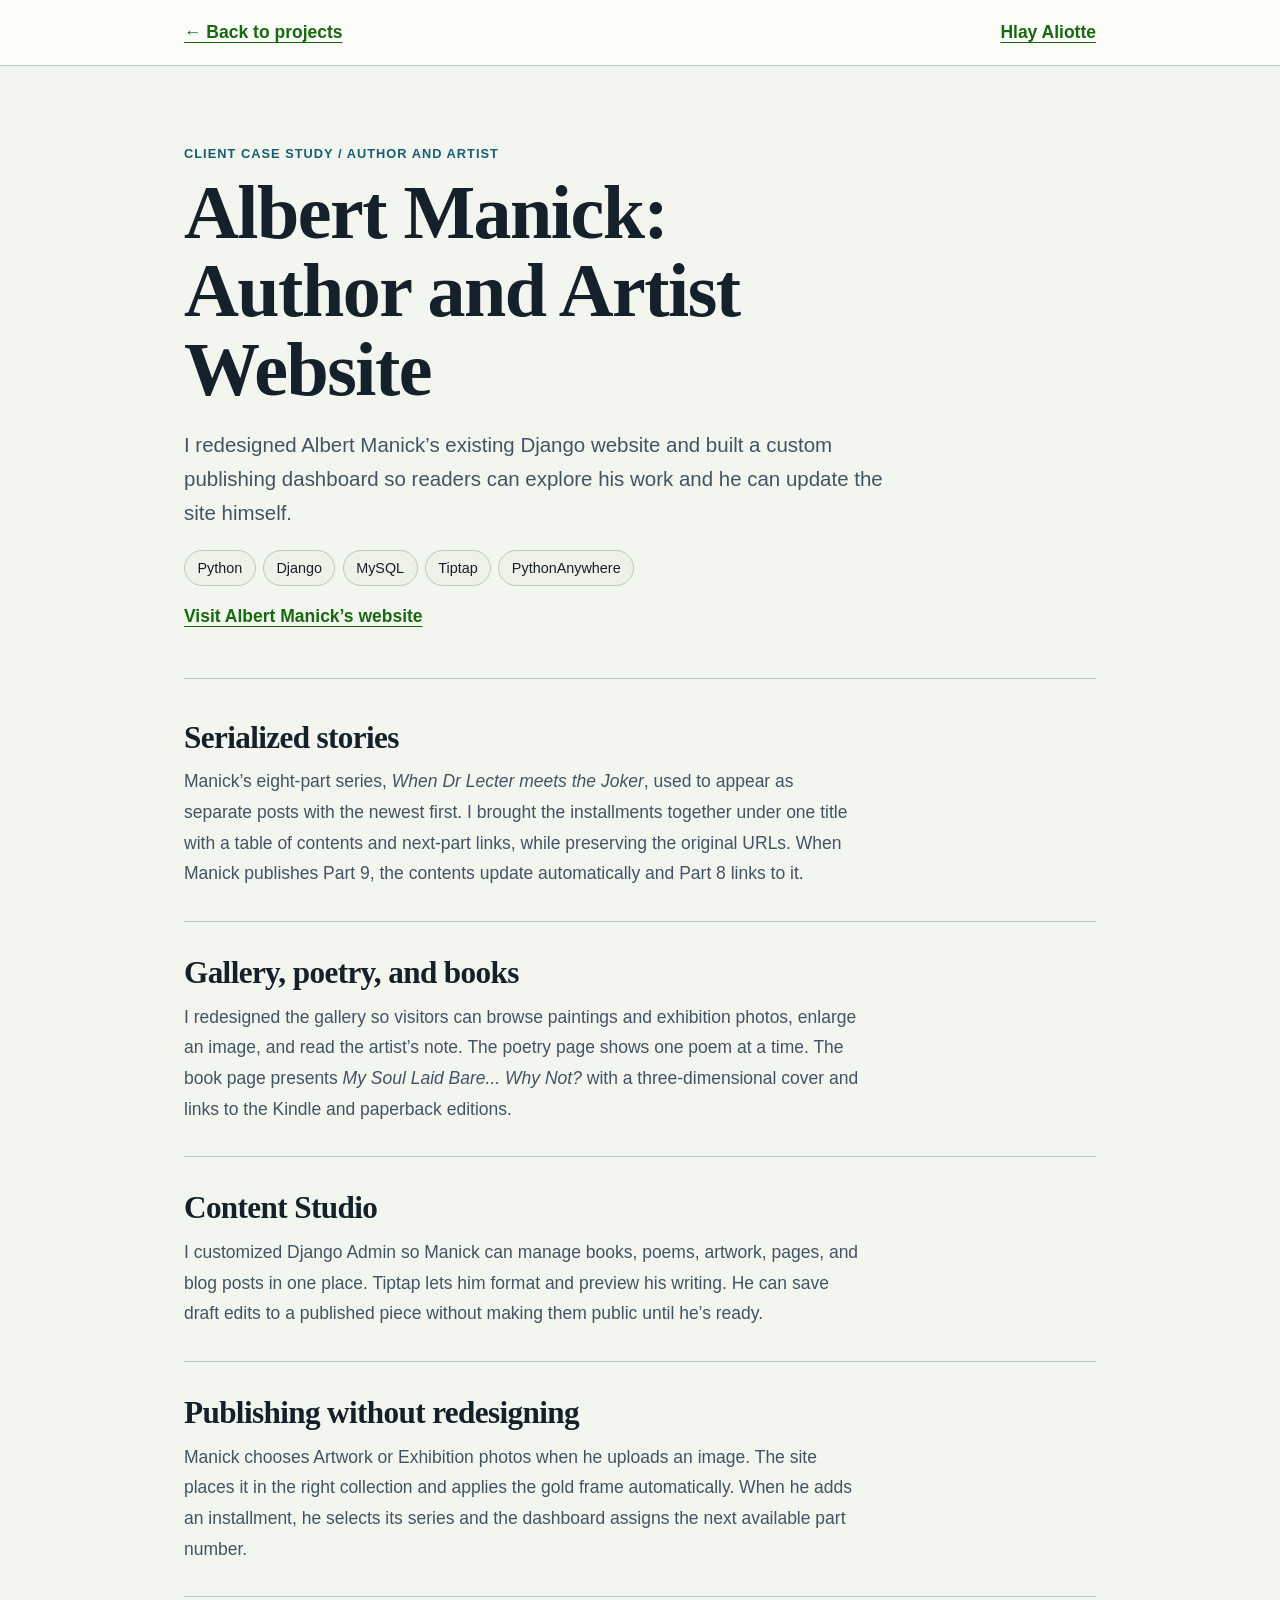
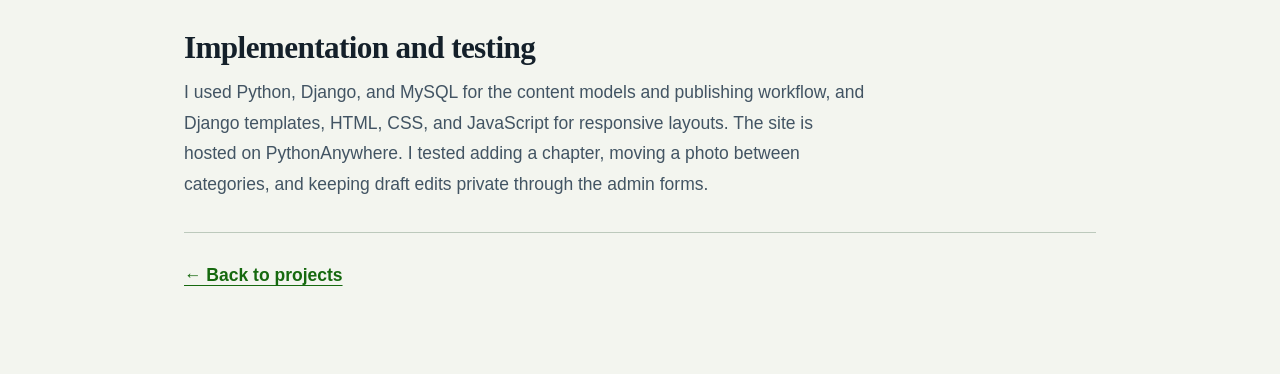
==== projects/albert-manick.html @ f2a8750e "Create dedicated Albert Manick case study page" ====
<!doctype html>
<html lang="en">
<head>
  <meta charset="utf-8">
  <meta name="viewport" content="width=device-width, initial-scale=1">
  <meta name="description" content="How Hlay Aliotte redesigned Albert Manick’s website and built a Django publishing dashboard.">
  <title>Albert Manick Case Study | Hlay Aliotte</title>
  <link rel="stylesheet" href="../styles.css?v=1323c2db">
  <style>
    .case-page { background: var(--bg); color: var(--text); }
    .case-wrap { width: min(100% - 2rem, 57rem); margin-inline: auto; }
    .case-nav { border-bottom: 1px solid var(--border); background: var(--surface); }
    .case-nav .case-wrap { display: flex; flex-wrap: wrap; justify-content: space-between; align-items: center; gap: .25rem 1.25rem; padding-block: .65rem; }
    .case-nav a, .case-actions a { display: inline-flex; min-height: 44px; align-items: center; font-weight: 650; color: var(--link-accent); text-decoration: underline; text-underline-offset: .22em; }
    .case-nav a:hover, .case-actions a:hover { color: var(--text); }
    .case-main { padding-block: clamp(2rem, 6vw, 5rem); }
    .case-hero { border-bottom: 1px solid var(--border); padding-bottom: clamp(1.5rem, 3vw, 2.5rem); }
    .case-hero .project-kicker { color: var(--text-soft); }
    .case-hero h1 { font-size: clamp(2.25rem, 6vw, 4.75rem); line-height: 1.03; max-width: 15ch; margin: .55rem 0 1rem; }
    .case-hero .case-intro { color: var(--text-soft); max-width: 62ch; font-size: clamp(1.05rem, 2vw, 1.28rem); line-height: 1.65; }
    .case-stack { display: flex; flex-wrap: wrap; gap: .45rem; padding: 0; margin: 1.25rem 0 .6rem; list-style: none; }
    .case-stack li { background: var(--surface-muted); color: var(--text); border: 1px solid var(--border); border-radius: 100px; padding: .28rem .78rem; font-size: .9rem; }
    .case-actions { display: flex; gap: .5rem 1.4rem; flex-wrap: wrap; }
    .case-story { margin: 0; padding-top: .5rem; }
    .case-story section { padding-block: clamp(1.3rem, 3vw, 2rem); border-bottom: 1px solid var(--border); }
    .case-story h2 { font-size: clamp(1.36rem, 3vw, 1.95rem); line-height: 1.2; margin: 0 0 .65rem; }
    .case-story p { color: var(--text-soft); max-width: 70ch; line-height: 1.75; margin: 0; }
    .case-bottom { padding-top: 1.3rem; }
  </style>
</head>
<body class="case-page">
  <script>
    try { if (localStorage.getItem("theme") === "dark") document.body.dataset.theme = "dark"; } catch {}
  </script>
  <a class="skip-link" href="#main-content">Skip to content</a>
  <nav class="case-nav" aria-label="Portfolio">
    <div class="case-wrap">
      <a href="../#albert-manick">← Back to projects</a>
      <a href="../">Hlay Aliotte</a>
    </div>
  </nav>
  <main id="main-content" class="case-wrap case-main">
    <header class="case-hero">
      <p class="project-kicker">Client case study / Author and artist</p>
      <h1>Albert Manick: Author and Artist Website</h1>
      <p class="case-intro">I redesigned Albert Manick’s existing Django website and built a custom publishing dashboard so readers can explore his work and he can update the site himself.</p>
      <ul class="case-stack" aria-label="Key technologies">
        <li>Python</li><li>Django</li><li>MySQL</li><li>Tiptap</li><li>PythonAnywhere</li>
      </ul>
      <div class="case-actions"><a href="https://www.albertmanick.com/">Visit Albert Manick’s website</a></div>
    </header>
    <div class="case-story">
      <section>
        <h2>Serialized stories</h2>
        <p>Manick’s eight-part series, <cite>When Dr Lecter meets the Joker</cite>, used to appear as separate posts with the newest first. I brought the installments together under one title with a table of contents and next-part links, while preserving the original URLs. When Manick publishes Part 9, the contents update automatically and Part 8 links to it.</p>
      </section>
      <section>
        <h2>Gallery, poetry, and books</h2>
        <p>I redesigned the gallery so visitors can browse paintings and exhibition photos, enlarge an image, and read the artist’s note. The poetry page shows one poem at a time. The book page presents <cite>My Soul Laid Bare... Why Not?</cite> with a three-dimensional cover and links to the Kindle and paperback editions.</p>
      </section>
      <section>
        <h2>Content Studio</h2>
        <p>I customized Django Admin so Manick can manage books, poems, artwork, pages, and blog posts in one place. Tiptap lets him format and preview his writing. He can save draft edits to a published piece without making them public until he’s ready.</p>
      </section>
      <section>
        <h2>Publishing without redesigning</h2>
        <p>Manick chooses Artwork or Exhibition photos when he uploads an image. The site places it in the right collection and applies the gold frame automatically. When he adds an installment, he selects its series and the dashboard assigns the next available part number.</p>
      </section>
      <section>
        <h2>Implementation and testing</h2>
        <p>I used Python, Django, and MySQL for the content models and publishing workflow, and Django templates, HTML, CSS, and JavaScript for responsive layouts. The site is hosted on PythonAnywhere. I tested adding a chapter, moving a photo between categories, and keeping draft edits private through the admin forms.</p>
      </section>
    </div>
    <div class="case-actions case-bottom"><a href="../#albert-manick">← Back to projects</a></div>
  </main>
</body>
</html>
---- styles.css ----
:root {
  color-scheme: light;
  --bg: #f3f5ef;
  --surface: #fbfcf8;
  --surface-muted: #edf1e8;
  --text: #14202a;
  --text-soft: #425463;
  --border: #bcc9bc;
  --accent: #0f6f69;
  --accent-strong: #245f88;
  --link-accent: #16690f;
  --link-accent-strong: #0f4f0b;
  --meta-accent: #155e77;
  --meta-accent-strong: #114965;
  --highlight-ink: #176d10;
  --rule-color: rgba(20, 32, 42, 0.16);
  --button-flash: #39ff14;
  --button-flash-strong: #16c60c;
  --button-flash-text: #081107;
  --shadow: 0 18px 40px rgba(20, 32, 42, 0.08);
  --shadow-lift: 0 26px 54px rgba(20, 32, 42, 0.14);
  --max-width: min(90vw, 1500px);
  --narrow-width: min(90vw, 1380px);
  --reading-width: 68ch;
  --radius-lg: 28px;
  --radius-md: 18px;
  --transition: 320ms cubic-bezier(0.22, 1, 0.36, 1);
  --font-display: "Iowan Old Style", "Palatino Linotype", "Book Antiqua", Georgia, serif;
  --font-body: "Segoe UI", "Aptos", "Helvetica Neue", Arial, sans-serif;
  --section-glow: rgba(13, 127, 122, 0.08);
  --section-glow-2: rgba(29, 95, 143, 0.06);
}

[data-theme="dark"] {
  color-scheme: dark;
  --bg: #11161b;
  --surface: #171d24;
  --surface-muted: #1d242d;
  --text: #f0f3f7;
  --text-soft: #b3bcc7;
  --border: #2e3843;
  --accent: #77d0c8;
  --accent-strong: #8fbaf2;
  --link-accent: #9dff87;
  --link-accent-strong: #d9ffd3;
  --meta-accent: var(--accent);
  --meta-accent-strong: var(--accent-strong);
  --highlight-ink: var(--button-flash);
  --rule-color: rgba(255, 255, 255, 0.1);
  --button-flash: #39ff14;
  --button-flash-strong: #1fd80f;
  --button-flash-text: #071105;
  --shadow: 0 20px 40px rgba(0, 0, 0, 0.25);
  --shadow-lift: 0 28px 58px rgba(0, 0, 0, 0.36);
  --section-glow: rgba(119, 208, 200, 0.08);
  --section-glow-2: rgba(143, 186, 242, 0.05);
}

body[data-section="home"] {
  --accent: #77d0c8;
  --accent-strong: #8fbaf2;
  --section-glow: rgba(119, 208, 200, 0.08);
  --section-glow-2: rgba(143, 186, 242, 0.05);
}

body[data-section="about"] {
  --accent: #39ff14;
  --accent-strong: #7be36a;
  --section-glow: rgba(57, 255, 20, 0.09);
  --section-glow-2: rgba(123, 227, 106, 0.06);
}

body[data-section="experience"] {
  --accent: #58d6ff;
  --accent-strong: #7b9cff;
  --section-glow: rgba(88, 214, 255, 0.09);
  --section-glow-2: rgba(123, 156, 255, 0.05);
}

body[data-section="projects"] {
  --accent: #ff8a3d;
  --accent-strong: #ffbf69;
  --section-glow: rgba(255, 138, 61, 0.09);
  --section-glow-2: rgba(255, 191, 105, 0.06);
}

body[data-section="education"] {
  --accent: #b683ff;
  --accent-strong: #7b9cff;
  --section-glow: rgba(182, 131, 255, 0.09);
  --section-glow-2: rgba(123, 156, 255, 0.05);
}

body[data-section="contact"] {
  --accent: #ff5c8a;
  --accent-strong: #ff9db5;
  --section-glow: rgba(255, 92, 138, 0.08);
  --section-glow-2: rgba(255, 157, 181, 0.05);
}

*,
*::before,
*::after {
  box-sizing: border-box;
}

html {
  scroll-behavior: smooth;
  scroll-padding-top: 6.25rem;
}

body {
  margin: 0;
  /* Clip decorative full-width backgrounds without changing the page layout. */
  overflow-x: clip;
  font-size: 17.5px;
  background:
    radial-gradient(circle at top right, var(--section-glow), transparent 26%),
    radial-gradient(circle at top left, var(--section-glow-2), transparent 24%),
    linear-gradient(180deg, #fdfdf9 0%, var(--bg) 22%);
  color: var(--text);
  font-family: var(--font-body);
  line-height: 1.7;
  transition:
    background 400ms ease,
    color var(--transition),
    --accent 400ms ease;
}

body[data-theme="dark"] {
  background:
    radial-gradient(circle at top right, var(--section-glow), transparent 28%),
    radial-gradient(circle at top left, var(--section-glow-2), transparent 24%),
    linear-gradient(180deg, #131920 0%, var(--bg) 22%);
}

img {
  display: block;
  max-width: 100%;
}

a {
  color: inherit;
  text-decoration: none;
}

button {
  font: inherit;
}

.sr-only {
  position: absolute;
  width: 1px;
  height: 1px;
  padding: 0;
  margin: -1px;
  overflow: hidden;
  clip: rect(0, 0, 0, 0);
  white-space: nowrap;
  border: 0;
}

.skip-link {
  position: fixed;
  left: 1rem;
  top: 0.75rem;
  z-index: 100;
  background: var(--surface);
  border: 1px solid var(--border);
  border-radius: 999px;
  padding: 0.75rem 1rem;
  transform: translateY(-140%);
  transition: transform var(--transition);
}

.skip-link:focus {
  transform: translateY(0);
}

.site-header {
  position: sticky;
  top: 0;
  z-index: 20;
  padding: 0;
  backdrop-filter: blur(16px);
  background: var(--surface);
  border-bottom: 1px solid var(--border);
  box-shadow: 0 10px 26px rgba(24, 33, 43, 0.08);
}

body[data-theme="dark"] .site-header {
  background: var(--surface);
  border-bottom-color: var(--border);
}

body:not([data-theme="dark"]) .site-header {
  background: rgba(255, 253, 248, 0.94);
  border-bottom-color: rgba(170, 187, 174, 0.72);
  box-shadow: 0 8px 24px rgba(22, 32, 43, 0.06);
}

.nav-shell {
  width: var(--max-width);
  max-width: 100%;
  margin: 0 auto;
  display: grid;
  grid-template-columns: auto minmax(0, 1fr) auto;
  align-items: center;
  position: relative;
  gap: 1.5rem;
  padding: 0.9rem 2rem;
  background: transparent;
  border: 0;
  border-radius: 0;
  box-shadow: none;
}

h1,
h2,
h3,
.experience-role,
.hero-note-title {
  font-family: var(--font-display);
}

.nav-menu,
.nav-actions,
.hero-actions,
.document-links {
  display: flex;
  align-items: center;
  gap: 0.9rem;
}

.nav-menu {
  justify-content: center;
}

.nav-actions {
  justify-self: end;
}

.nav-resume-link-desktop {
  display: inline-flex;
}

.nav-resume-link-mobile {
  display: none;
}

.nav-links {
  display: inline-flex;
  align-items: center;
  justify-content: center;
  gap: 1.2rem;
  padding: 0;
  background: transparent;
  border: 0;
  border-radius: 0;
}

.nav-menu-footer {
  display: none;
}

.nav-links a,
.theme-toggle,
.document-links a,
.project-card a {
  color: var(--link-accent);
}

.nav-links a {
  padding: 0.2rem 0;
  border-radius: 0;
  font-size: 1.12rem;
  font-weight: 600;
  transition:
    color var(--transition),
    border-color var(--transition),
    transform 260ms cubic-bezier(0.22, 1, 0.36, 1);
  transform: none;
  opacity: 1;
  border-bottom: 1px solid transparent;
  background: transparent;
}

.nav-links a:hover,
.nav-links a:focus-visible,
.nav-links a.is-active,
.document-links a:hover,
.document-links a:focus-visible,
.project-card a:hover,
.project-card a:focus-visible {
  color: var(--text);
}

.nav-links a:hover,
.nav-links a:focus-visible {
  color: var(--text);
  border-bottom-color: currentColor;
}

body[data-theme="dark"] .nav-links a:hover,
body[data-theme="dark"] .nav-links a:focus-visible {
  background: transparent;
}

.nav-links a.is-active {
  color: var(--text);
  border-bottom-color: var(--button-flash);
}

.nav-toggle {
  display: none;
  width: 3rem;
  height: 3rem;
  flex-direction: column;
  align-items: center;
  justify-content: center;
  background: var(--surface-muted);
  border: 1px solid var(--border);
  border-radius: 16px;
  padding: 0;
  cursor: pointer;
  transition:
    background var(--transition),
    border-color var(--transition),
    box-shadow var(--transition),
    transform var(--transition);
  box-shadow:
    0 10px 22px rgba(20, 32, 42, 0.08),
    inset 0 1px 0 rgba(255, 255, 255, 0.5);
}

.nav-toggle span:not(.sr-only) {
  display: block;
  width: 1rem;
  height: 2px;
  margin: 0.14rem 0;
  background: var(--text);
  border-radius: 999px;
}

.nav-toggle:hover,
.nav-toggle:focus-visible {
  transform: translateY(-1px);
  background: rgba(255, 255, 255, 0.03);
  border-color: rgba(119, 208, 200, 0.22);
  box-shadow:
    0 12px 24px rgba(20, 32, 42, 0.12);
}

.theme-toggle,
.button {
  border-radius: 999px;
  transition:
    color var(--transition),
    background var(--transition),
    border-color var(--transition),
    transform var(--transition);
}

.theme-toggle {
  position: relative;
  width: 3rem;
  height: 3rem;
  background: var(--surface-muted);
  border: 1px solid var(--border);
  padding: 0;
  cursor: pointer;
  display: inline-grid;
  place-items: center;
  color: var(--meta-accent-strong);
  box-shadow: 0 10px 22px rgba(20, 32, 42, 0.08);
}

body:not([data-theme="dark"]) .theme-toggle {
  color: var(--meta-accent-strong);
}

body[data-theme="dark"] .theme-toggle {
  background: var(--surface-muted);
  border-color: var(--border);
  color: #ffd25b;
  box-shadow: 0 12px 24px rgba(0, 0, 0, 0.2);
}

.theme-icon {
  width: 1.15rem;
  height: 1.15rem;
}

.theme-icon-sun {
  display: none;
}

body[data-theme="dark"] .theme-icon-sun {
  display: block;
}

body[data-theme="dark"] .theme-icon-moon {
  display: none;
}

.theme-icon-moon {
  color: currentColor;
}

.theme-icon-sun {
  color: currentColor;
}

.button {
  display: inline-flex;
  align-items: center;
  justify-content: center;
  min-height: 2.9rem;
  padding: 0.8rem 1.2rem;
  border: 1px solid transparent;
  gap: 0.6rem;
  font-weight: 700;
  letter-spacing: 0.01em;
}

.button-icon {
  width: 1.05rem;
  height: 1.05rem;
  flex: 0 0 auto;
}

.button-primary {
  background: linear-gradient(135deg, var(--button-flash), var(--button-flash-strong));
  color: var(--button-flash-text);
  box-shadow:
    0 16px 30px rgba(57, 255, 20, 0.24),
    0 0 0 1px rgba(57, 255, 20, 0.24);
}

.button-secondary {
  background: linear-gradient(135deg, rgba(57, 255, 20, 0.14), rgba(57, 255, 20, 0.08));
  border-color: rgba(57, 255, 20, 0.36);
  color: var(--link-accent-strong);
  box-shadow: 0 10px 22px rgba(57, 255, 20, 0.1);
}

body[data-theme="dark"] .button-secondary {
  color: #b9ffae;
}

.button:hover,
.button:focus-visible,
.theme-toggle:hover,
.theme-toggle:focus-visible {
  transform: translateY(-2px);
}

.button-primary:hover,
.button-primary:focus-visible {
  box-shadow:
    0 20px 36px rgba(57, 255, 20, 0.3),
    0 0 0 1px rgba(57, 255, 20, 0.34);
}

.button-secondary:hover,
.button-secondary:focus-visible {
  background: linear-gradient(135deg, rgba(57, 255, 20, 0.2), rgba(57, 255, 20, 0.12));
  border-color: rgba(57, 255, 20, 0.5);
  color: var(--text);
}

.theme-toggle:hover,
.theme-toggle:focus-visible {
  border-color: rgba(57, 255, 20, 0.3);
  box-shadow: 0 14px 28px rgba(20, 32, 42, 0.14);
}

body[data-theme="dark"] .theme-toggle:hover,
body[data-theme="dark"] .theme-toggle:focus-visible {
  border-color: rgba(255, 210, 91, 0.34);
  box-shadow: 0 16px 30px rgba(0, 0, 0, 0.28);
}

.section {
  position: relative;
  max-width: var(--max-width);
  margin: 0 auto;
  padding: 5rem 2rem;
}

.section > * {
  position: relative;
  z-index: 1;
}

.section::before {
  content: "";
  position: absolute;
  top: 0;
  bottom: 0;
  left: calc(50% - 50vw);
  right: calc(50% - 50vw);
  border-top: 1px solid rgba(255, 255, 255, 0.04);
  border-bottom: 1px solid rgba(255, 255, 255, 0.05);
  background:
    linear-gradient(180deg, rgba(255, 255, 255, 0.02), rgba(255, 255, 255, 0)),
    var(--surface);
  box-shadow:
    inset 0 1px 0 rgba(255, 255, 255, 0.03),
    inset 0 -1px 0 rgba(255, 255, 255, 0.03);
  z-index: 0;
  pointer-events: none;
  transition:
    background 420ms ease,
    border-color 420ms ease,
    box-shadow 420ms ease;
}

.section + .section {
  border-top: 0;
}

.hero::before {
  top: 0;
  bottom: 0;
}

#home::before {
  background:
    radial-gradient(circle at 82% 18%, rgba(119, 208, 200, 0.18), transparent 30%),
    radial-gradient(circle at 16% 82%, rgba(143, 186, 242, 0.12), transparent 32%),
    linear-gradient(145deg, rgba(143, 186, 242, 0.1), rgba(255, 255, 255, 0)),
    var(--surface);
}

#about::before {
  background:
    radial-gradient(circle at 86% 16%, rgba(57, 255, 20, 0.18), transparent 28%),
    radial-gradient(circle at 12% 86%, rgba(123, 227, 106, 0.1), transparent 30%),
    linear-gradient(145deg, rgba(123, 227, 106, 0.1), rgba(255, 255, 255, 0)),
    var(--surface);
}

#experience::before {
  background:
    radial-gradient(circle at 84% 18%, rgba(88, 214, 255, 0.18), transparent 30%),
    radial-gradient(circle at 12% 84%, rgba(123, 156, 255, 0.1), transparent 30%),
    linear-gradient(145deg, rgba(123, 156, 255, 0.1), rgba(255, 255, 255, 0)),
    var(--surface);
}

#projects::before {
  background:
    radial-gradient(circle at 84% 18%, rgba(255, 138, 61, 0.18), transparent 30%),
    radial-gradient(circle at 12% 82%, rgba(255, 191, 105, 0.1), transparent 30%),
    linear-gradient(145deg, rgba(255, 191, 105, 0.1), rgba(255, 255, 255, 0)),
    var(--surface);
}

#education::before {
  background:
    radial-gradient(circle at 84% 18%, rgba(182, 131, 255, 0.18), transparent 30%),
    radial-gradient(circle at 12% 82%, rgba(123, 156, 255, 0.1), transparent 30%),
    linear-gradient(145deg, rgba(123, 156, 255, 0.1), rgba(255, 255, 255, 0)),
    var(--surface);
}

#contact::before {
  background:
    radial-gradient(circle at 84% 18%, rgba(255, 92, 138, 0.18), transparent 30%),
    radial-gradient(circle at 12% 82%, rgba(255, 157, 181, 0.1), transparent 30%),
    linear-gradient(145deg, rgba(255, 157, 181, 0.1), rgba(255, 255, 255, 0)),
    var(--surface);
}

body:not([data-theme="dark"]) #home::before {
  background:
    radial-gradient(circle at 84% 18%, rgba(119, 208, 200, 0.16), transparent 30%),
    radial-gradient(circle at 16% 84%, rgba(143, 186, 242, 0.11), transparent 30%),
    linear-gradient(180deg, rgba(253, 254, 250, 0.98), rgba(239, 246, 246, 0.96));
}

body:not([data-theme="dark"]) #about::before {
  background:
    radial-gradient(circle at 84% 18%, rgba(57, 255, 20, 0.12), transparent 28%),
    radial-gradient(circle at 16% 84%, rgba(123, 227, 106, 0.08), transparent 30%),
    linear-gradient(180deg, rgba(253, 254, 250, 0.98), rgba(242, 248, 238, 0.96));
}

body:not([data-theme="dark"]) #experience::before {
  background:
    radial-gradient(circle at 84% 18%, rgba(88, 214, 255, 0.14), transparent 28%),
    radial-gradient(circle at 16% 84%, rgba(123, 156, 255, 0.08), transparent 30%),
    linear-gradient(180deg, rgba(253, 254, 250, 0.98), rgba(239, 245, 251, 0.96));
}

body:not([data-theme="dark"]) #projects::before {
  background:
    radial-gradient(circle at 84% 18%, rgba(255, 138, 61, 0.14), transparent 28%),
    radial-gradient(circle at 16% 84%, rgba(255, 191, 105, 0.08), transparent 30%),
    linear-gradient(180deg, rgba(253, 254, 250, 0.98), rgba(250, 244, 237, 0.96));
}

body:not([data-theme="dark"]) #education::before {
  background:
    radial-gradient(circle at 84% 18%, rgba(182, 131, 255, 0.14), transparent 28%),
    radial-gradient(circle at 16% 84%, rgba(123, 156, 255, 0.08), transparent 30%),
    linear-gradient(180deg, rgba(253, 254, 250, 0.98), rgba(245, 240, 251, 0.96));
}

body:not([data-theme="dark"]) #contact::before {
  background:
    radial-gradient(circle at 84% 18%, rgba(255, 92, 138, 0.14), transparent 28%),
    radial-gradient(circle at 16% 84%, rgba(255, 157, 181, 0.08), transparent 30%),
    linear-gradient(180deg, rgba(253, 254, 250, 0.98), rgba(251, 239, 244, 0.96));
}

body:not([data-theme="dark"]) .section::before {
  border-top-color: rgba(20, 32, 42, 0.08);
  border-bottom-color: rgba(20, 32, 42, 0.08);
  box-shadow:
    inset 0 1px 0 rgba(255, 255, 255, 0.5),
    inset 0 -1px 0 rgba(20, 32, 42, 0.04);
}

.section-narrow {
  max-width: var(--narrow-width);
}

.hero {
  display: grid;
  grid-template-columns: minmax(0, 1.6fr) minmax(320px, 0.8fr);
  gap: clamp(3rem, 5vw, 6rem);
  align-items: center;
  min-height: calc(100vh - 6rem);
}

.eyebrow {
  margin: 0 0 1rem;
  color: var(--accent);
  font-size: 0.86rem;
  font-weight: 700;
  letter-spacing: 0.14em;
  text-transform: uppercase;
}

h1 {
  margin: 0;
  font-size: clamp(2.8rem, 5.4vw, 5rem);
  line-height: 1;
  letter-spacing: -0.02em;
  max-width: 20ch;
}

.hero-copy {
  max-width: 72rem;
}

h2 {
  margin: 0;
  font-size: clamp(2.35rem, 4.5vw, 3.85rem);
  line-height: 1;
  letter-spacing: -0.02em;
}

h3 {
  margin: 0 0 0.85rem;
  font-size: 1.55rem;
  line-height: 1.15;
}

.hero-intro,
.split-copy p,
.experience-body p,
.project-card p,
.education-card p,
.hero-note-copy,
.contact-value,
.site-footer p {
  color: var(--text-soft);
}

.hero-intro {
  max-width: 60ch;
  margin: 1.5rem 0 0;
  font-size: 1.22rem;
}

.about-copy p,
.experience-body p,
.education-card p,
.project-card p,
.footer-copy,
.footer-bottom p,
.contact-link,
.contact-value,
.plain-list li,
.tag-list li {
  font-size: 1.05rem;
}

.hero-actions {
  margin-top: 2rem;
  flex-wrap: wrap;
}

.hero-aside {
  display: grid;
  gap: 1.2rem;
}

.project-card {
  position: relative;
  overflow: hidden;
  display: flex;
  flex-direction: column;
  background:
    radial-gradient(circle at top right, rgba(57, 255, 20, 0.09), transparent 26%),
    linear-gradient(160deg, rgba(255, 255, 255, 0.045), rgba(255, 255, 255, 0)),
    var(--surface);
  border: 1px solid var(--border);
  border-radius: var(--radius-lg);
  box-shadow: var(--shadow);
  transition:
    transform 520ms cubic-bezier(0.22, 1, 0.36, 1),
    box-shadow 520ms cubic-bezier(0.22, 1, 0.36, 1),
    border-color 520ms cubic-bezier(0.22, 1, 0.36, 1),
    background 520ms cubic-bezier(0.22, 1, 0.36, 1);
}

body:not([data-theme="dark"]) .project-card {
  background:
    radial-gradient(circle at top right, rgba(57, 255, 20, 0.06), transparent 24%),
    linear-gradient(180deg, rgba(251, 252, 248, 0.98), rgba(241, 245, 237, 0.97));
  border-color: rgba(20, 32, 42, 0.12);
}

.project-card::before {
  content: "";
  position: absolute;
  inset: 0;
  background: linear-gradient(135deg, rgba(57, 255, 20, 0.12), transparent 22%, transparent 72%, rgba(18, 63, 107, 0.12));
  opacity: 0;
  transition: opacity 560ms cubic-bezier(0.22, 1, 0.36, 1);
  pointer-events: none;
}

.project-card:hover,
.project-card:focus-within {
  transform: translateY(-6px);
  box-shadow: var(--shadow-lift);
  border-color: rgba(57, 255, 20, 0.22);
}

.project-card:hover::before,
.project-card:focus-within::before {
  opacity: 1;
}

.portrait-card {
  position: relative;
  display: grid;
  gap: 0.95rem;
  padding: 0;
  background: transparent;
  border: 0;
  box-shadow: none;
  overflow: visible;
}

body[data-theme="light"] .portrait-card {
  isolation: isolate;
}

body[data-theme="light"] .portrait-card::before {
  content: "";
  position: absolute;
  top: 1.6rem;
  left: 50%;
  width: 112%;
  aspect-ratio: 0.88;
  transform: translateX(-50%);
  border-radius: 36px;
  background:
    radial-gradient(circle at 50% 35%, rgba(119, 208, 200, 0.32), transparent 42%),
    radial-gradient(circle at 50% 78%, rgba(143, 186, 242, 0.28), transparent 56%),
    radial-gradient(circle at 50% 50%, rgba(255, 255, 255, 0.5), transparent 64%);
  filter: blur(42px);
  opacity: 1;
  z-index: 0;
  pointer-events: none;
}

.portrait-main {
  width: 100%;
  aspect-ratio: 0.88;
  object-fit: cover;
  border-radius: 22px;
  box-shadow: var(--shadow-lift);
  position: relative;
  z-index: 1;
}

body[data-theme="light"] .portrait-main {
  box-shadow:
    0 28px 56px rgba(20, 32, 42, 0.18),
    0 18px 32px rgba(20, 32, 42, 0.1),
    0 0 42px rgba(119, 208, 200, 0.16);
}

.portrait-caption {
  display: flex;
  flex-direction: column;
  gap: 0.3rem;
  padding: 0 0.25rem;
  text-align: center;
  position: relative;
  z-index: 1;
}

.portrait-name {
  font-family: var(--font-display);
  font-size: 1.55rem;
  line-height: 1.1;
}

.portrait-title {
  color: var(--text-soft);
  font-size: 0.78rem;
  letter-spacing: 0.1em;
  text-transform: uppercase;
}

.hero-note {
  padding: 1.2rem 1.3rem;
}

.hero-note-label,
.project-kicker,
.contact-label,
.experience-date {
  margin: 0;
  color: var(--meta-accent);
  font-size: 0.8rem;
  font-weight: 700;
  letter-spacing: 0.08em;
  text-transform: uppercase;
}

.hero-note-title {
  margin: 0.35rem 0 0.4rem;
  font-size: 1.15rem;
}

.section-heading {
  max-width: 72rem;
  margin-bottom: 2.5rem;
}

.section-heading h2 {
  font-size: clamp(2.2rem, 4vw, 3.6rem);
  line-height: 1.02;
  opacity: 0;
  transform: translate3d(-30px, 0, 0);
  filter: blur(5px);
  will-change: transform, opacity, filter;
  transition:
    opacity 760ms cubic-bezier(0.16, 1, 0.3, 1),
    transform 760ms cubic-bezier(0.16, 1, 0.3, 1),
    filter 760ms cubic-bezier(0.16, 1, 0.3, 1);
}

.section-heading h2.is-title-visible {
  opacity: 1;
  transform: translate3d(0, 0, 0);
  filter: blur(0);
}

.about-showcase {
  display: grid;
  grid-template-columns: minmax(0, 1.3fr) minmax(320px, 0.95fr);
  gap: 2rem;
  align-items: start;
}

.about-column {
  display: grid;
  gap: 0;
  align-content: start;
}

.about-intro,
.about-card,
.about-highlight {
  background: transparent;
  border: 0;
  border-radius: 0;
  box-shadow: none;
}

.about-intro,
.about-sidebar {
  padding: 0;
}

.about-card {
  padding: 1.2rem 0 0;
  border-top: 1px solid var(--rule-color);
  transition:
    transform 240ms ease,
    border-color 240ms ease;
}

.about-card:hover,
.about-card:focus-within,
.about-highlight:hover {
  transform: translateY(-2px);
  border-color: rgba(57, 255, 20, 0.22);
}

body:not([data-theme="dark"]) .about-card:hover,
body:not([data-theme="dark"]) .about-card:focus-within,
body:not([data-theme="dark"]) .about-highlight:hover {
  border-color: rgba(22, 105, 15, 0.28);
}

.about-highlight:hover,
.about-highlight:focus-within {
  transform: none;
  border-color: var(--rule-color);
}

.about-kicker {
  margin: 0 0 0.8rem;
  color: var(--accent);
  font-size: 0.8rem;
  font-weight: 700;
  letter-spacing: 0.12em;
  text-transform: uppercase;
}

.about-statement {
  max-width: 30ch;
  margin: 0;
  font-family: var(--font-display);
  font-size: clamp(1.8rem, 3vw, 3rem);
  line-height: 1.08;
}

.about-copy {
  display: grid;
  gap: 1rem;
  margin-top: 1.1rem;
}

.about-copy p {
  max-width: 78ch;
  margin: 0;
  color: var(--text-soft);
  font-size: 1.06rem;
}

.about-card p,
.about-point p {
  margin: 0;
  color: var(--text-soft);
}

.about-sidebar {
  display: grid;
  gap: 1.4rem;
  align-self: start;
  padding: 0;
  border: 0;
  background: transparent;
  box-shadow: none;
}

.about-card-grid {
  display: grid;
  grid-template-columns: repeat(2, minmax(0, 1fr));
  gap: 0 2rem;
  margin-top: 2rem;
}

.about-highlight {
  padding: 0 0 1rem;
  border-bottom: 1px solid var(--rule-color);
}

.about-sidebar .about-highlight:last-child {
  border-bottom: 0;
  padding-bottom: 0;
}

.about-highlight h3 {
  margin: 0 0 0.45rem;
  font-size: 1.2rem;
}

.about-highlight p {
  font-size: 0.98rem;
}

.about-point-label {
  display: inline-block;
  margin-bottom: 0.7rem;
  color: var(--accent);
  font-size: 0.78rem;
  font-weight: 700;
  letter-spacing: 0.1em;
  text-transform: uppercase;
}

.experience-list {
  display: grid;
  gap: 0;
}

.experience-item {
  display: grid;
  grid-template-columns: minmax(260px, 0.8fr) minmax(0, 1.7fr);
  gap: clamp(2rem, 4vw, 4rem);
  padding: 2.1rem 0;
  align-items: center;
  border-top: 1px solid var(--rule-color);
  background: transparent;
  box-shadow: none;
  border-radius: 0;
}

.experience-item:first-child {
  border-top: 0;
}

.experience-role {
  margin: 0;
  font-size: 1.45rem;
  line-height: 1.12;
}

.experience-meta {
  align-self: center;
}

.experience-org {
  margin: 0.4rem 0;
  font-weight: 600;
}

.experience-body ul,
.plain-list {
  margin: 1rem 0 0;
  padding-left: 1.15rem;
}

.experience-body {
  max-width: 74ch;
}

.project-grid,
.education-layout {
  display: grid;
  gap: 1.5rem;
}

.project-grid {
  grid-template-columns: repeat(3, minmax(0, 1fr));
}

.project-card,
.education-card {
  padding: 1.75rem;
}

.project-card:hover h3,
.experience-item:hover .experience-role,
.hero-note:hover .hero-note-title {
  color: var(--highlight-ink);
  transition: color 220ms ease;
}

.project-card p,
.education-card p {
  max-width: 54ch;
}

.project-card p {
  flex: 1;
}

.project-card h3 {
  overflow-wrap: anywhere;
}

.project-tech-list {
  list-style: none;
  margin: 1.1rem 0 0;
  padding: 0;
  display: grid;
  gap: 0.55rem;
  color: var(--text-soft);
  font-size: 0.95rem;
  line-height: 1.45;
}

.project-tech-list li {
  position: relative;
  padding-left: 0.95rem;
}

.project-tech-list li::before {
  content: "";
  position: absolute;
  left: 0;
  top: 0.62em;
  width: 0.34rem;
  height: 0.34rem;
  border-radius: 50%;
  background: var(--accent);
}

.project-card a,
.document-links a,
.contact-link {
  font-weight: 600;
}

.project-card a {
  margin-top: auto;
  align-self: flex-start;
}

.education-layout {
  grid-template-columns: repeat(2, minmax(0, 1fr));
  gap: 2.5rem 3.5rem;
}

.education-card {
  padding: 0;
  background: transparent;
  border: 0;
  border-radius: 0;
  box-shadow: none;
  border-top: 1px solid var(--rule-color);
  padding-top: 1.2rem;
}

.education-summary {
  grid-column: 1 / -1;
  max-width: 72ch;
}

.education-coursework {
  grid-column: 1;
}

.education-strengths {
  grid-column: 2;
}

.education-summary .plain-list li + li {
  margin-top: 0.95rem;
}

.education-coursework .tag-list {
  grid-template-columns: repeat(2, minmax(0, 1fr));
  gap: 1rem 2rem;
}

.education-strengths .tag-list {
  grid-template-columns: repeat(2, minmax(0, 1fr));
  gap: 1rem 2rem;
}

.skills-subheading {
  margin: 1.6rem 0 0.85rem;
  color: var(--meta-accent);
  font-size: 0.8rem;
  font-weight: 700;
  letter-spacing: 0.08em;
  text-transform: uppercase;
}

.tag-list-languages {
  grid-template-columns: repeat(2, minmax(0, 1fr));
  gap: 0.9rem 2rem;
}

.tag-list {
  list-style: none;
  padding: 0;
  margin: 0;
  display: grid;
  grid-template-columns: repeat(2, minmax(0, 1fr));
  gap: 0.8rem;
}

.tag-list li {
  position: relative;
  padding: 0.2rem 0 0.2rem 1rem;
  border-radius: 0;
  background: transparent;
  border: 0;
  color: var(--text);
  line-height: 1.4;
  transition: color 220ms ease, transform 220ms ease;
}

.tag-list li::before {
  content: "";
  position: absolute;
  left: 0;
  top: 0.85rem;
  width: 0.38rem;
  height: 0.38rem;
  border-radius: 50%;
  background: var(--accent);
}

.tag-list li:hover {
  transform: translateX(2px);
}

.document-links {
  margin-top: 1rem;
  flex-wrap: wrap;
}

.document-links a {
  padding: 0 0 0.18rem;
  border: 0;
  border-radius: 0;
  background: transparent;
  border-bottom: 1px solid currentColor;
  transition: color 220ms ease, border-color 220ms ease, transform 220ms ease;
}

.contact-link,
.footer-links a,
.project-card a {
  text-decoration-line: underline;
  text-decoration-thickness: 1.5px;
  text-underline-offset: 0.18em;
  text-decoration-color: currentColor;
}

.document-links a:hover,
.document-links a:focus-visible {
  transform: translateY(-1px);
  color: var(--text);
}

.contact-panel {
  display: grid;
  grid-template-columns: repeat(3, minmax(0, 1fr));
  gap: 1.5rem;
  padding: 1.4rem 0 0;
  background: transparent;
  border: 0;
  border-top: 1px solid var(--rule-color);
  border-radius: 0;
  box-shadow: none;
}

.contact-link,
.contact-value {
  margin: 0.35rem 0 0;
  font-size: 1.05rem;
}

.site-footer {
  max-width: var(--max-width);
  margin: 0 auto;
  padding: 3rem 2rem 3.5rem;
  position: relative;
  border-top: 1px solid var(--rule-color);
}

.footer-grid {
  display: grid;
  grid-template-columns: minmax(0, 1.35fr) minmax(180px, 0.7fr) minmax(220px, 0.85fr) minmax(240px, 0.95fr);
  gap: 2rem;
  padding: 0 0 2rem;
}

.footer-brand h2 {
  margin: 0;
  max-width: 18ch;
  font-size: clamp(1.8rem, 3vw, 2.8rem);
  line-height: 1.02;
}

.footer-eyebrow,
.footer-heading {
  margin: 0 0 0.9rem;
  color: var(--accent);
  font-size: 0.8rem;
  font-weight: 700;
  letter-spacing: 0.12em;
  text-transform: uppercase;
}

.footer-copy {
  max-width: 58ch;
  margin: 1rem 0 0;
  color: var(--text-soft);
}

.footer-copy-compact {
  max-width: 34ch;
  margin: 0 0 1rem;
}

.footer-column {
  padding-top: 0.3rem;
}

.footer-links {
  display: grid;
  gap: 0.7rem;
}

.footer-links a {
  color: var(--text-soft);
  transition: color var(--transition), transform var(--transition);
}

.footer-links a:hover,
.footer-links a:focus-visible {
  color: var(--text);
  transform: translateX(2px);
}

body:not([data-theme="dark"]) .footer-links a,
body:not([data-theme="dark"]) .document-links a,
body:not([data-theme="dark"]) .project-card a {
  color: var(--link-accent);
}

body:not([data-theme="dark"]) .contact-link {
  color: var(--link-accent);
}

body:not([data-theme="dark"]) .experience-role {
  color: var(--text);
}

body:not([data-theme="dark"]) .experience-item:hover .experience-role {
  color: var(--link-accent-strong);
}

body:not([data-theme="dark"]) .experience-date,
body:not([data-theme="dark"]) .hero-note-label,
body:not([data-theme="dark"]) .project-kicker,
body:not([data-theme="dark"]) .contact-label {
  color: var(--meta-accent);
}

body:not([data-theme="dark"]) .nav-links a:hover,
body:not([data-theme="dark"]) .nav-links a:focus-visible,
body:not([data-theme="dark"]) .nav-links a.is-active {
  color: var(--link-accent-strong);
}

.footer-bottom {
  margin: 0;
  padding-top: 1rem;
  border-top: 1px solid var(--rule-color);
  display: flex;
  align-items: center;
  justify-content: space-between;
  gap: 1rem;
}

.footer-bottom p {
  margin: 0;
  color: var(--text-soft);
}

.reveal {
  opacity: 0;
  transform: translate3d(0, 24px, 0);
  will-change: transform, opacity;
  transition:
    opacity 680ms cubic-bezier(0.16, 1, 0.3, 1),
    transform 680ms cubic-bezier(0.16, 1, 0.3, 1);
}

.reveal.is-visible {
  opacity: 1;
  transform: translate3d(0, 0, 0);
}

a:focus-visible,
button:focus-visible {
  outline: 2px solid var(--accent);
  outline-offset: 3px;
}

@media (max-width: 980px) {
  .hero,
  .experience-item,
  .project-grid,
  .education-layout,
  .contact-panel {
    grid-template-columns: 1fr;
  }

  .about-showcase,
  .about-sidebar,
  .about-card-grid {
    grid-template-columns: 1fr;
  }

  .footer-grid {
    grid-template-columns: 1fr;
  }

  .footer-bottom {
    flex-direction: column;
    align-items: flex-start;
  }

  .about-statement,
  .about-copy p {
    max-width: none;
  }

  .education-summary,
  .education-coursework,
  .education-strengths {
    grid-column: auto;
    grid-row: auto;
  }

  .education-summary {
    max-width: none;
  }

  .education-strengths .tag-list {
    grid-template-columns: repeat(2, minmax(0, 1fr));
  }

  .tag-list {
    grid-template-columns: 1fr;
  }

  .hero {
    min-height: auto;
    padding-top: 3rem;
    gap: 2.5rem;
  }
}

@media (max-width: 1180px) {
  .site-header {
    padding-inline: 0.9rem;
  }

  .nav-shell {
    grid-template-columns: auto minmax(0, 1fr) auto;
    border-radius: 0;
    gap: 0.85rem;
  }

  .nav-toggle {
    display: inline-flex;
    justify-self: start;
  }

  .nav-menu {
    position: absolute;
    top: calc(100% + 0.35rem);
    left: 0;
    right: 0;
    z-index: 30;
    width: 100%;
    display: none;
    justify-content: stretch;
    padding: 0.6rem;
    flex-direction: column;
    gap: 0.65rem;
    background: rgba(23, 29, 36, 0.94);
    border: 1px solid rgba(255, 255, 255, 0.08);
    border-radius: 22px;
    box-shadow: 0 18px 34px rgba(0, 0, 0, 0.24);
    backdrop-filter: blur(16px);
  }

  body:not([data-theme="dark"]) .nav-menu {
    background: rgba(251, 252, 248, 0.96);
    border-color: rgba(20, 32, 42, 0.1);
    box-shadow: 0 18px 34px rgba(20, 32, 42, 0.14);
  }

  body:not([data-theme="dark"]) .nav-menu .nav-links a {
    color: var(--link-accent-strong);
  }

  body:not([data-theme="dark"]) .nav-menu .nav-links a:hover,
  body:not([data-theme="dark"]) .nav-menu .nav-links a:focus-visible,
  body:not([data-theme="dark"]) .nav-menu .nav-links a.is-active {
    color: var(--text);
  }

  .nav-menu.is-open {
    display: flex;
  }

  .nav-links {
    width: 100%;
    border-radius: 20px;
    flex-direction: column;
    align-items: stretch;
    gap: 0.2rem;
    padding: 0;
  }

  .nav-links a {
    border-radius: 16px;
  }

  .nav-menu-footer {
    display: block;
    width: 100%;
    padding: 0.15rem 0 0;
  }

  .nav-resume-link {
    width: 100%;
    justify-content: center;
  }

  .nav-resume-link-desktop {
    display: none !important;
  }

  .nav-resume-link-mobile {
    display: inline-flex;
  }

  .nav-actions {
    grid-column: auto;
    justify-self: end;
    gap: 0.65rem;
  }

}

@media (max-width: 640px) {
  .site-header {
    width: 100%;
    padding-inline: 0;
  }

  .nav-shell {
    width: 100%;
    grid-template-columns: auto auto;
    justify-content: space-between;
    gap: 0.6rem;
    padding: 0.75rem 1rem;
    border-left: 0;
    border-right: 0;
  }

  .nav-toggle,
  .theme-toggle {
    width: 2.7rem;
    height: 2.7rem;
    flex: 0 0 2.7rem;
  }

  .nav-toggle {
    border-radius: 14px;
  }

  .theme-toggle {
    border-radius: 50%;
  }

  .nav-menu {
    width: 100%;
    top: calc(100% + 0.3rem);
    padding: 0.65rem;
  }

  .nav-links,
  .nav-menu-footer {
    width: 100%;
    padding-inline: 0;
  }

  .nav-menu-footer {
    padding-bottom: 0;
  }

  .nav-resume-link-mobile {
    width: 100%;
    min-height: 3rem;
  }

  .nav-actions .nav-resume-link-desktop {
    display: none !important;
  }

  .section {
    width: min(94vw, 100%);
    padding: 3.5rem 1rem;
  }

  .hero-actions,
  .document-links {
    flex-direction: column;
    align-items: stretch;
  }

  .hero {
    grid-template-columns: 1fr;
    grid-template-areas:
      "aside"
      "copy";
    align-items: center;
    justify-items: center;
    gap: 1.4rem;
    padding-top: 2rem;
  }

  .hero-copy {
    grid-area: copy;
    width: 100%;
  }

  .hero-aside {
    grid-area: aside;
    justify-self: center;
    width: min(62vw, 240px);
  }

  .portrait-main {
    border-radius: 18px;
  }

  .portrait-caption {
    gap: 0.18rem;
    padding-inline: 0;
  }

  .portrait-name {
    font-size: 1.15rem;
  }

  .portrait-title {
    font-size: 0.68rem;
    letter-spacing: 0.08em;
  }

  .button {
    width: 100%;
  }

  .nav-actions {
    width: auto;
    justify-content: flex-end;
  }

  .nav-actions .button,
  .nav-actions .theme-toggle {
    width: auto;
  }

  h1 {
    max-width: none;
  }
}

@media (max-width: 480px) {
  .nav-shell {
    padding-inline: 0.85rem;
  }

  .hero-aside {
    width: min(64vw, 230px);
  }

  .portrait-name {
    font-size: 1.05rem;
  }

  .portrait-title {
    font-size: 0.62rem;
  }
}

@media (prefers-reduced-motion: reduce) {
  html {
    scroll-behavior: auto;
  }

  *,
  *::before,
  *::after {
    animation-duration: 0.01ms !important;
    animation-iteration-count: 1 !important;
    transition-duration: 0.01ms !important;
  }

  .reveal {
    opacity: 1;
    transform: none;
    will-change: auto;
  }

  .section-heading h2 {
    opacity: 1;
    transform: none;
    filter: none;
    will-change: auto;
  }
}
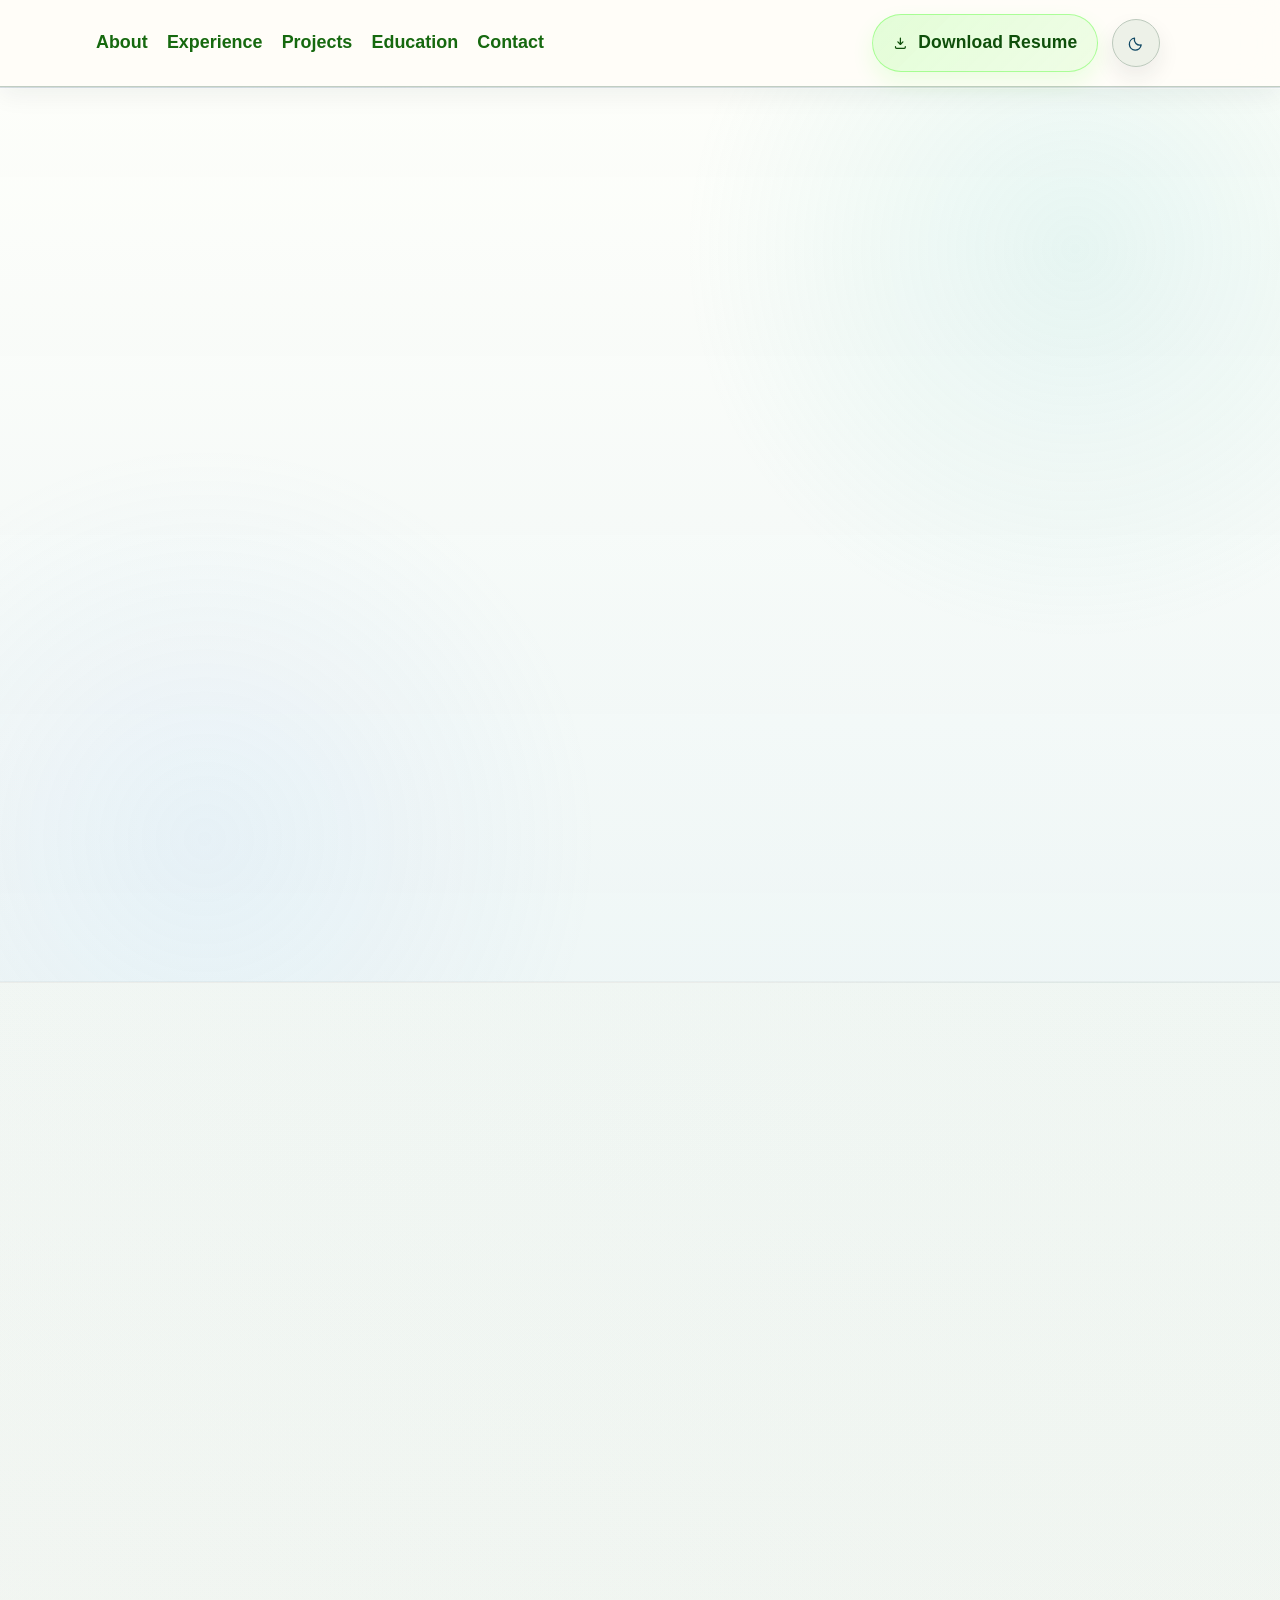
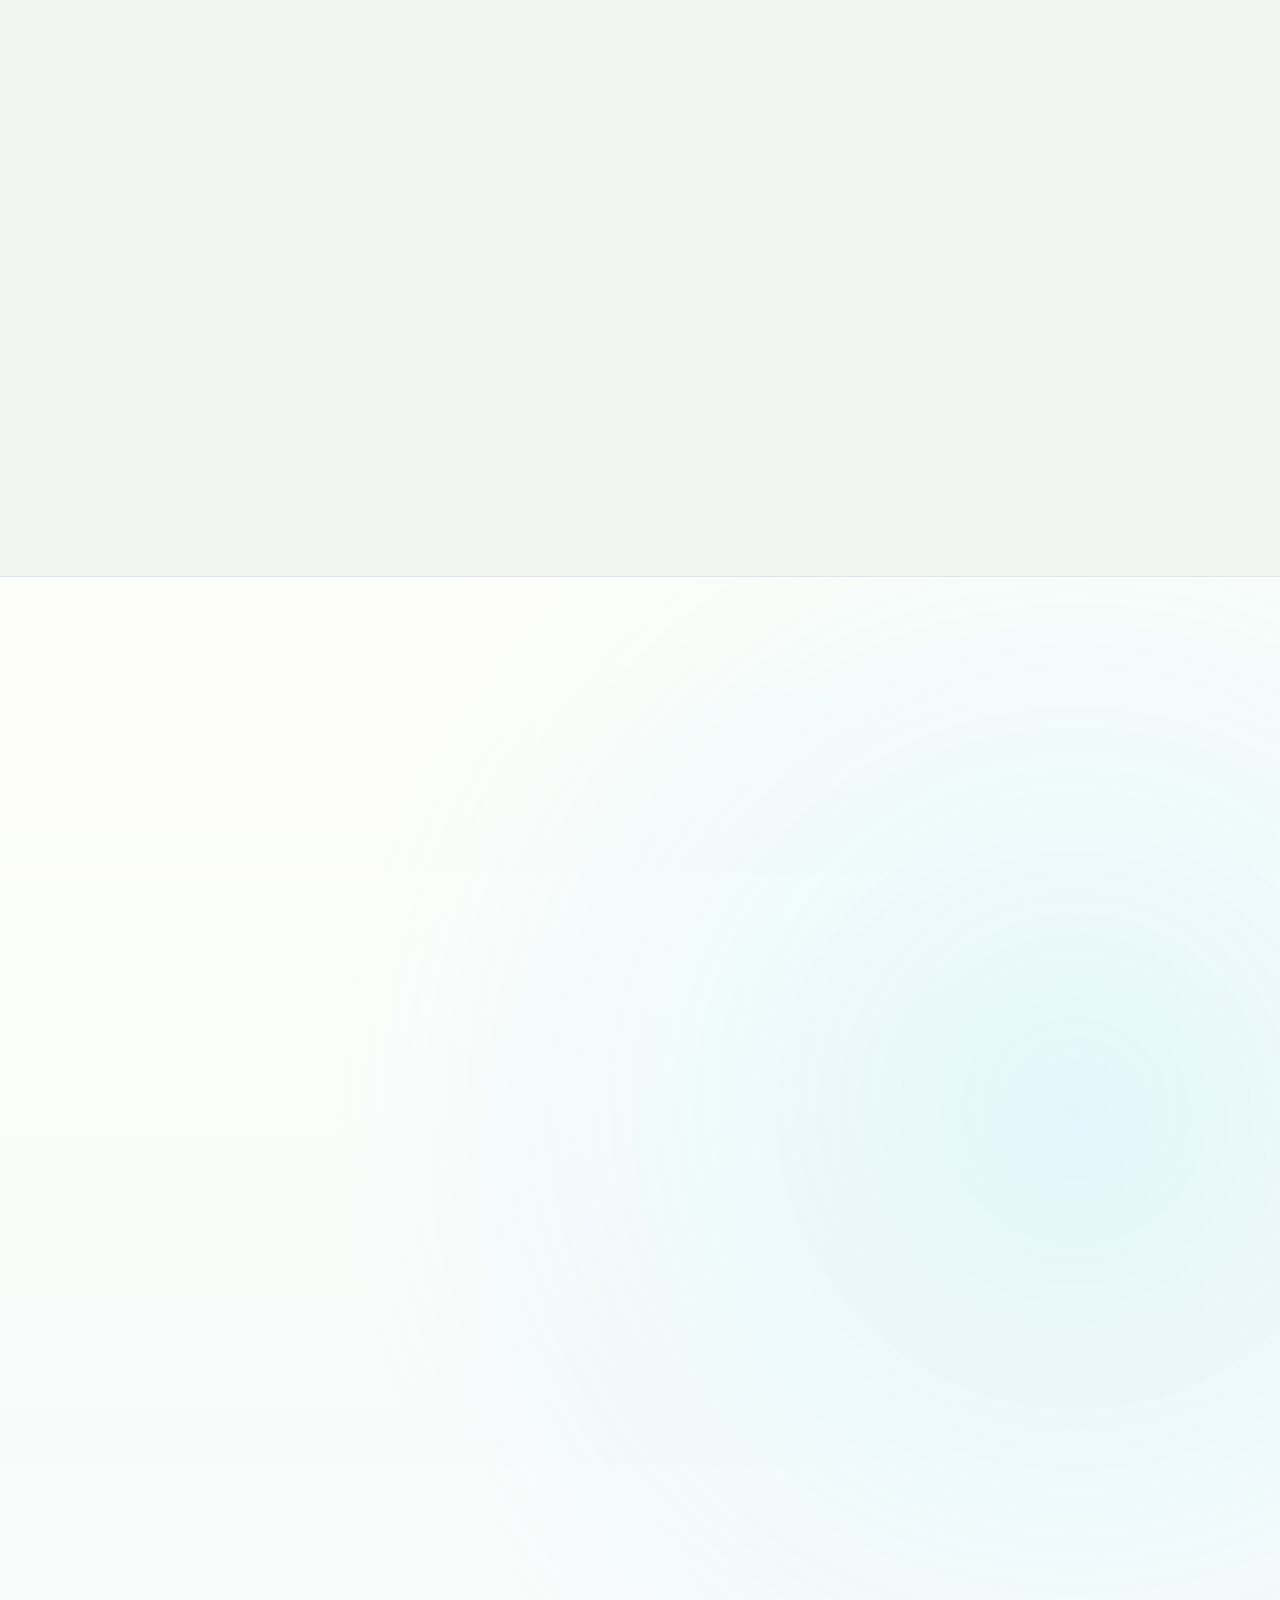
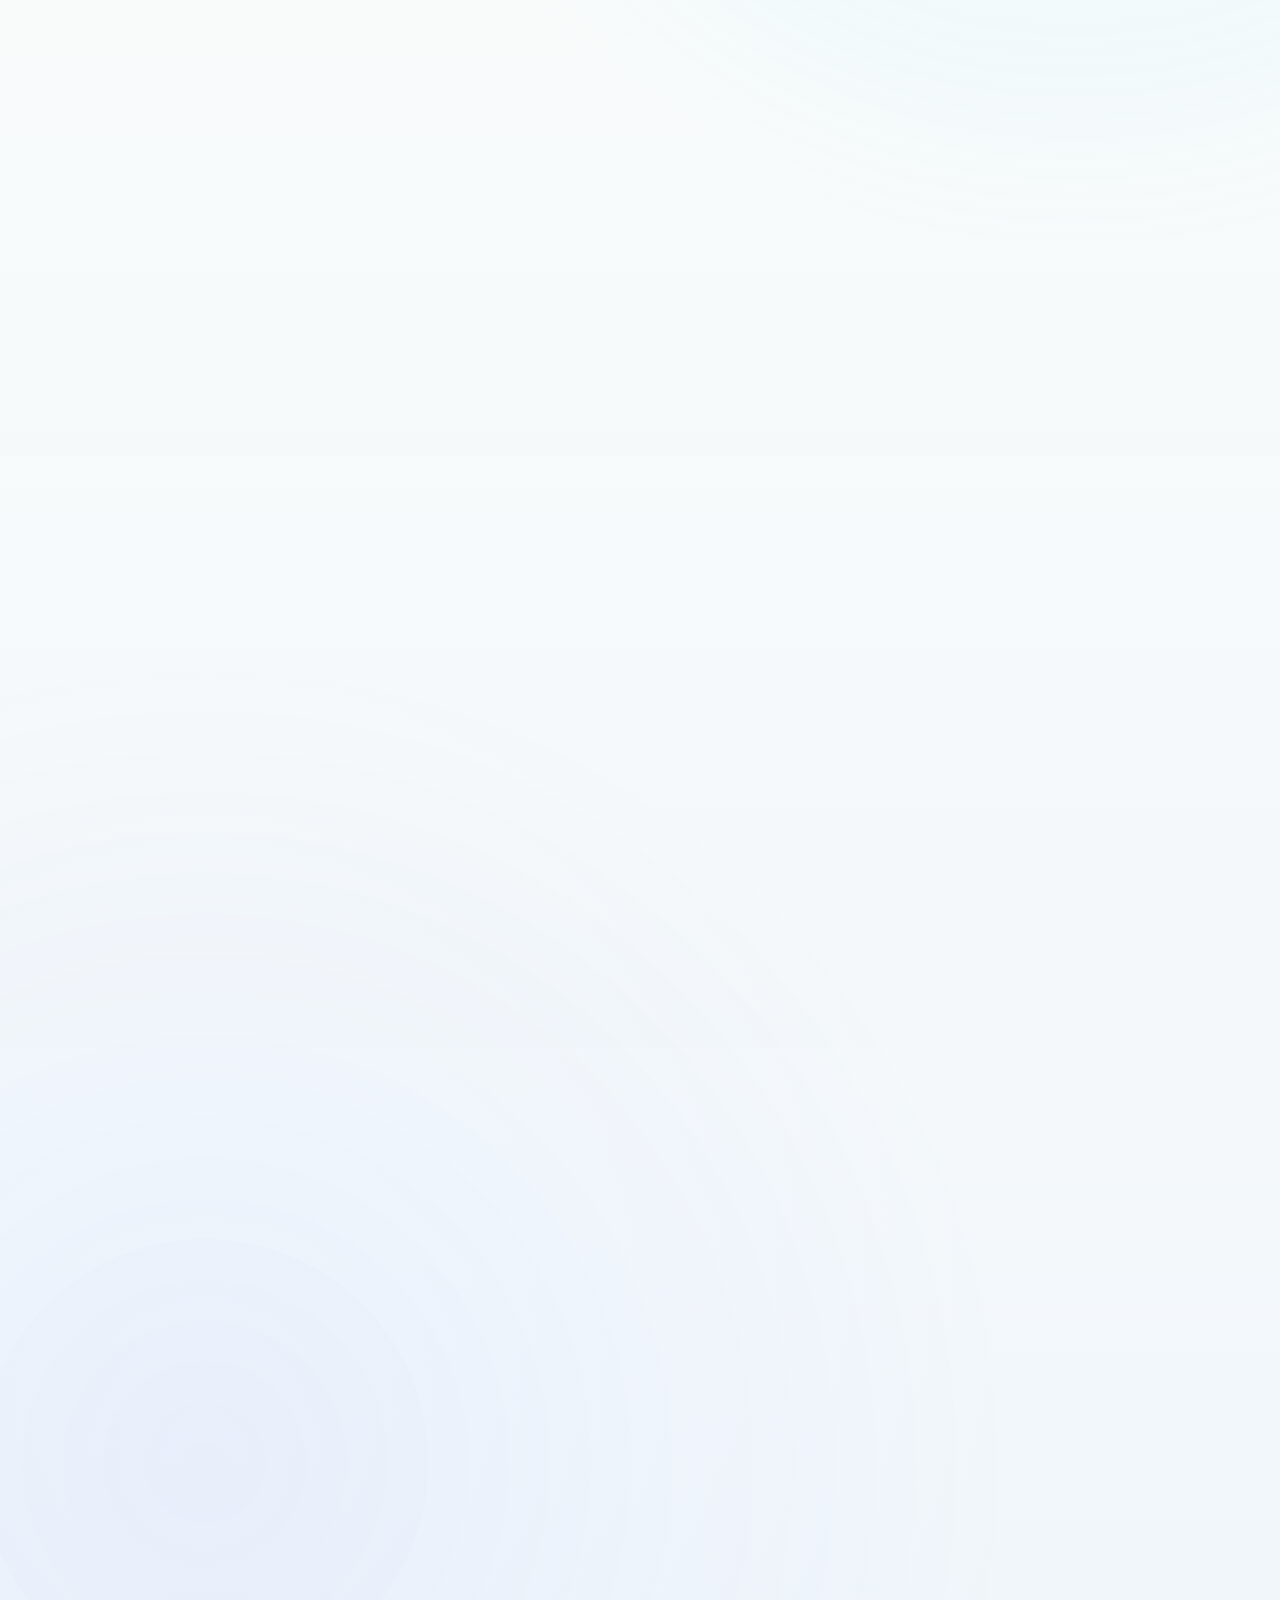
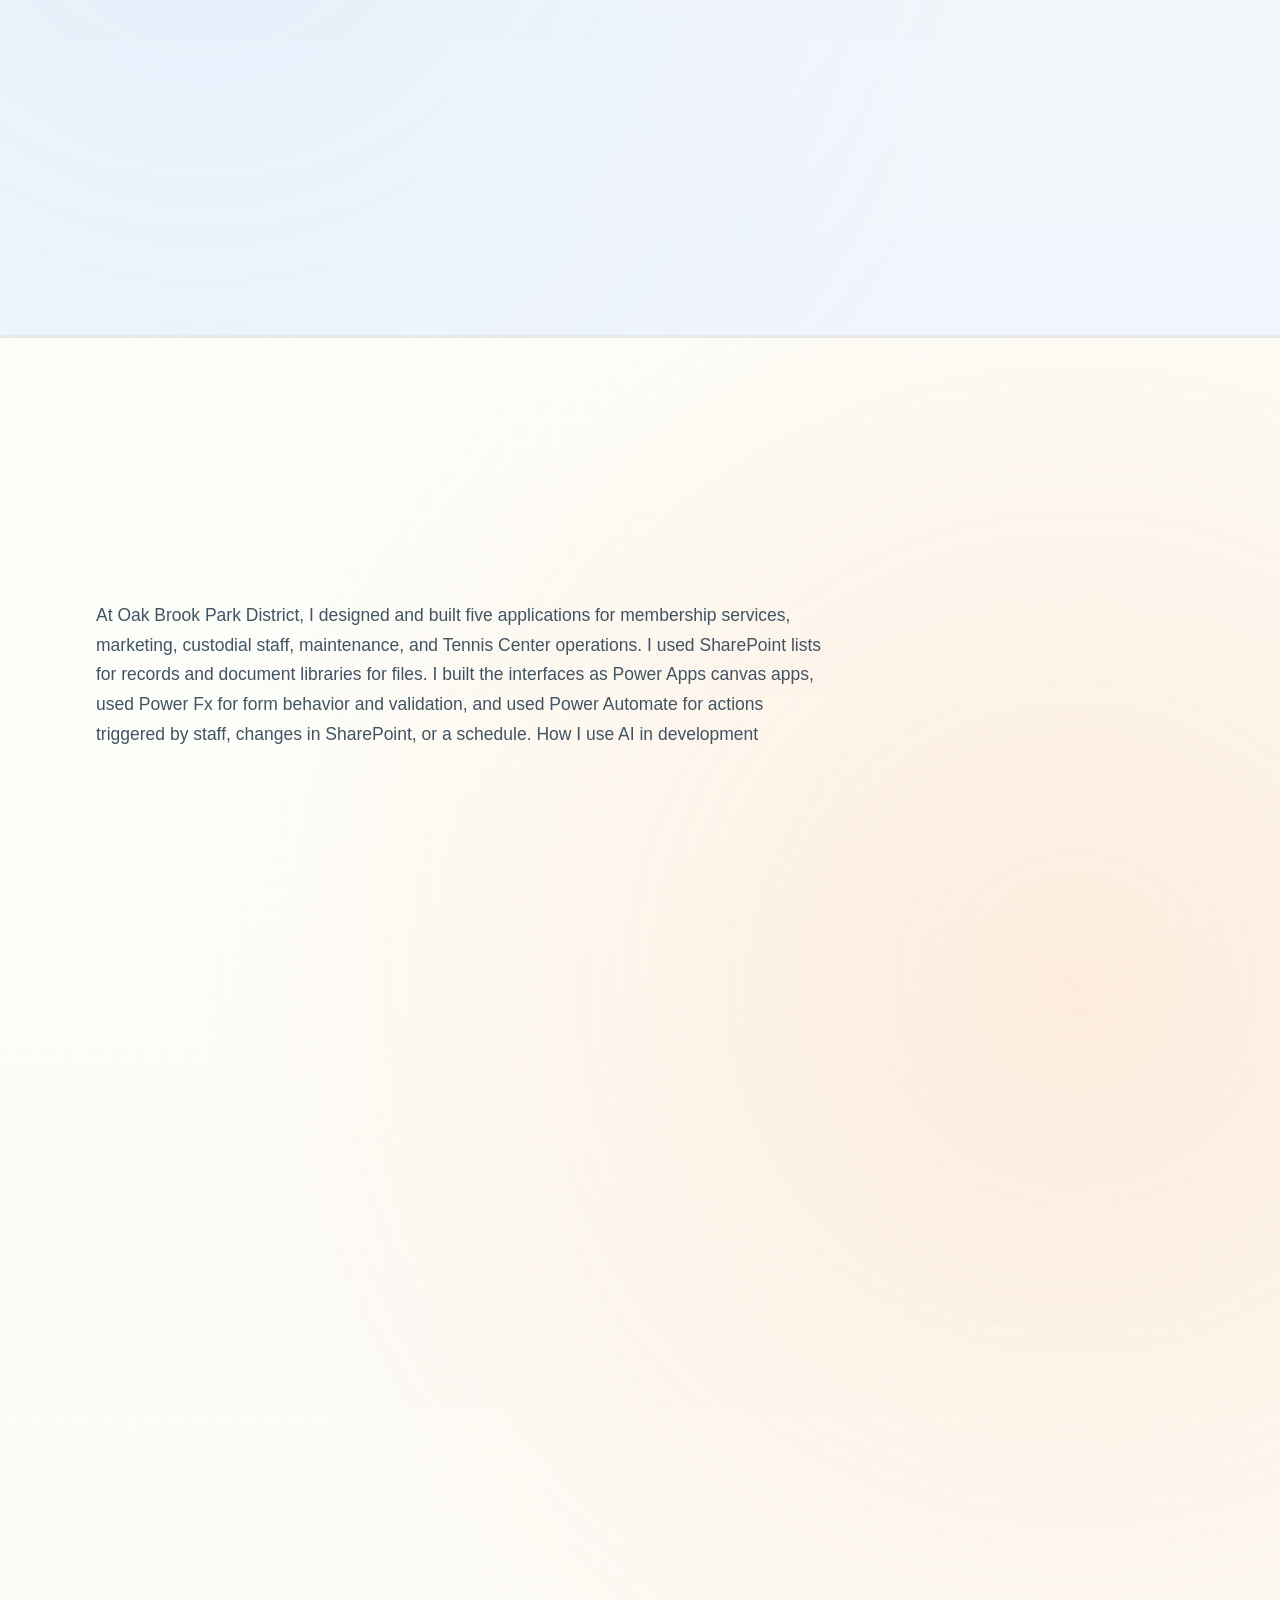
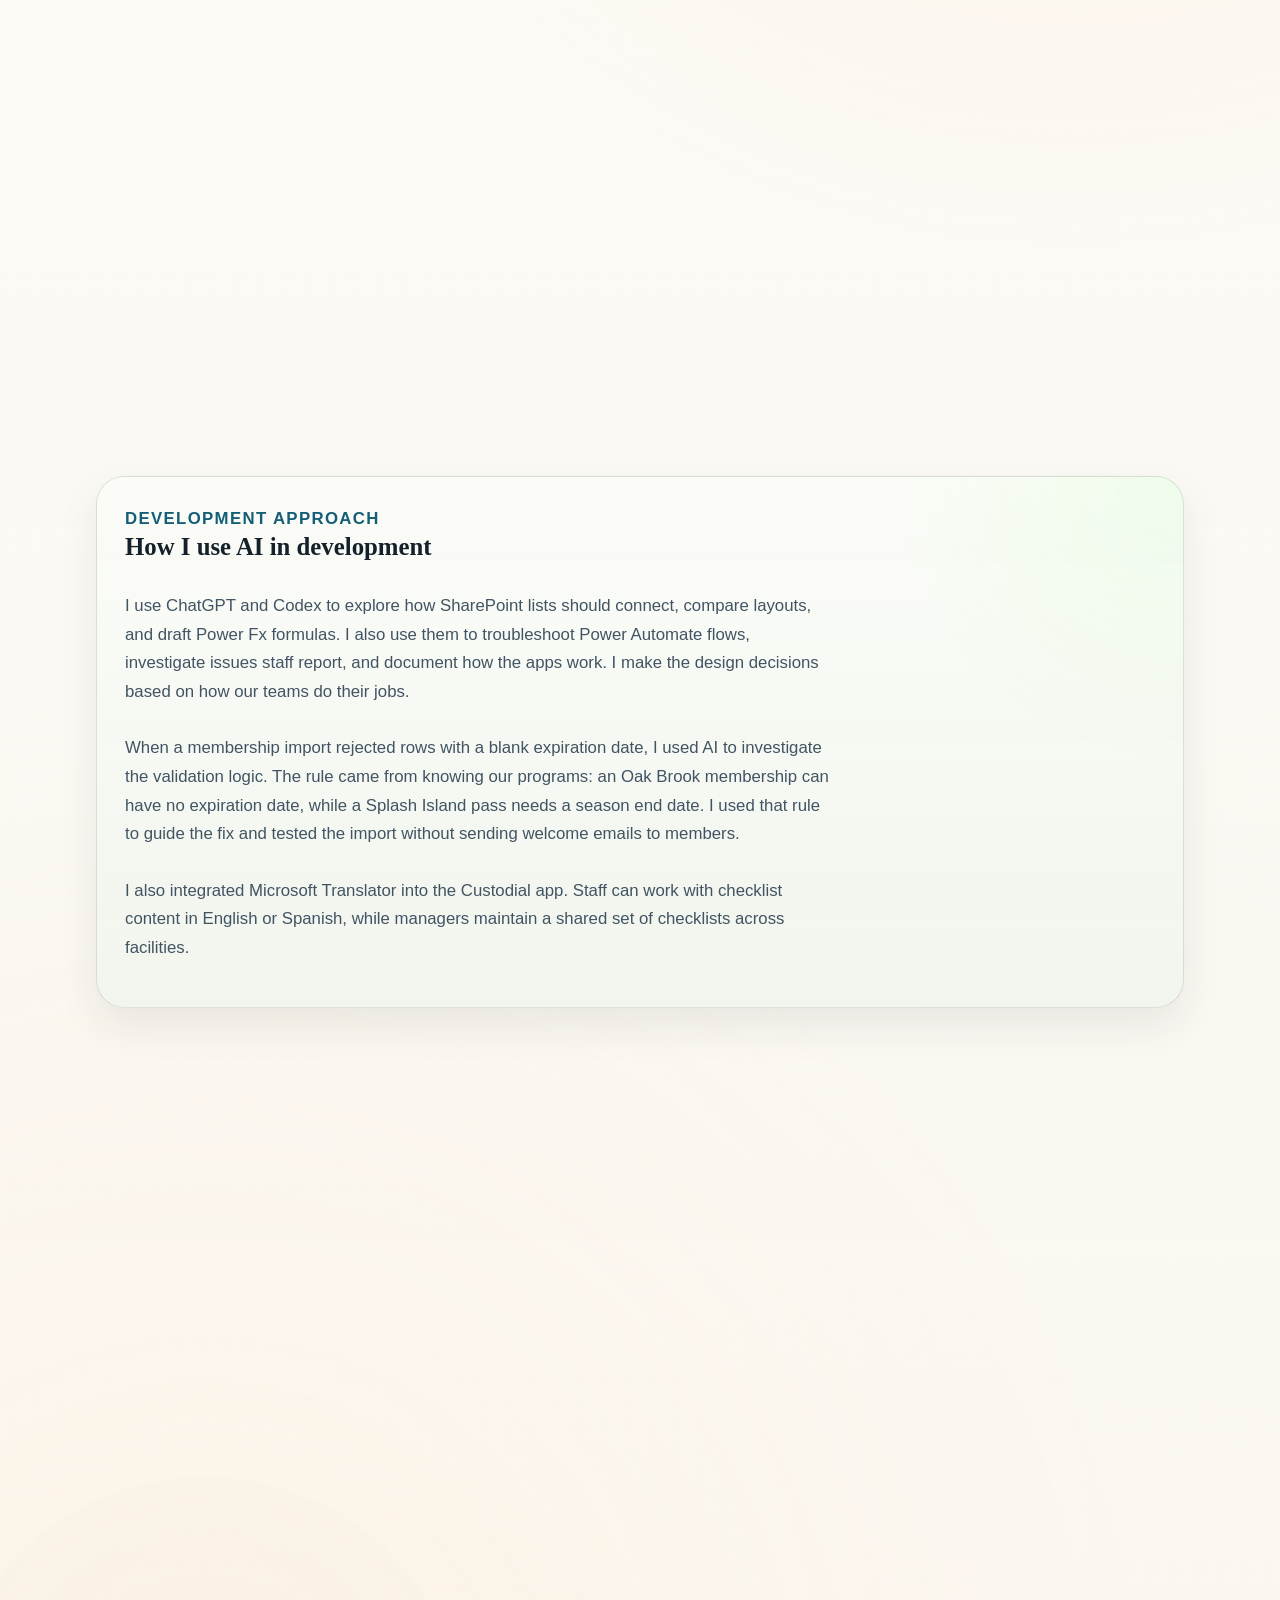
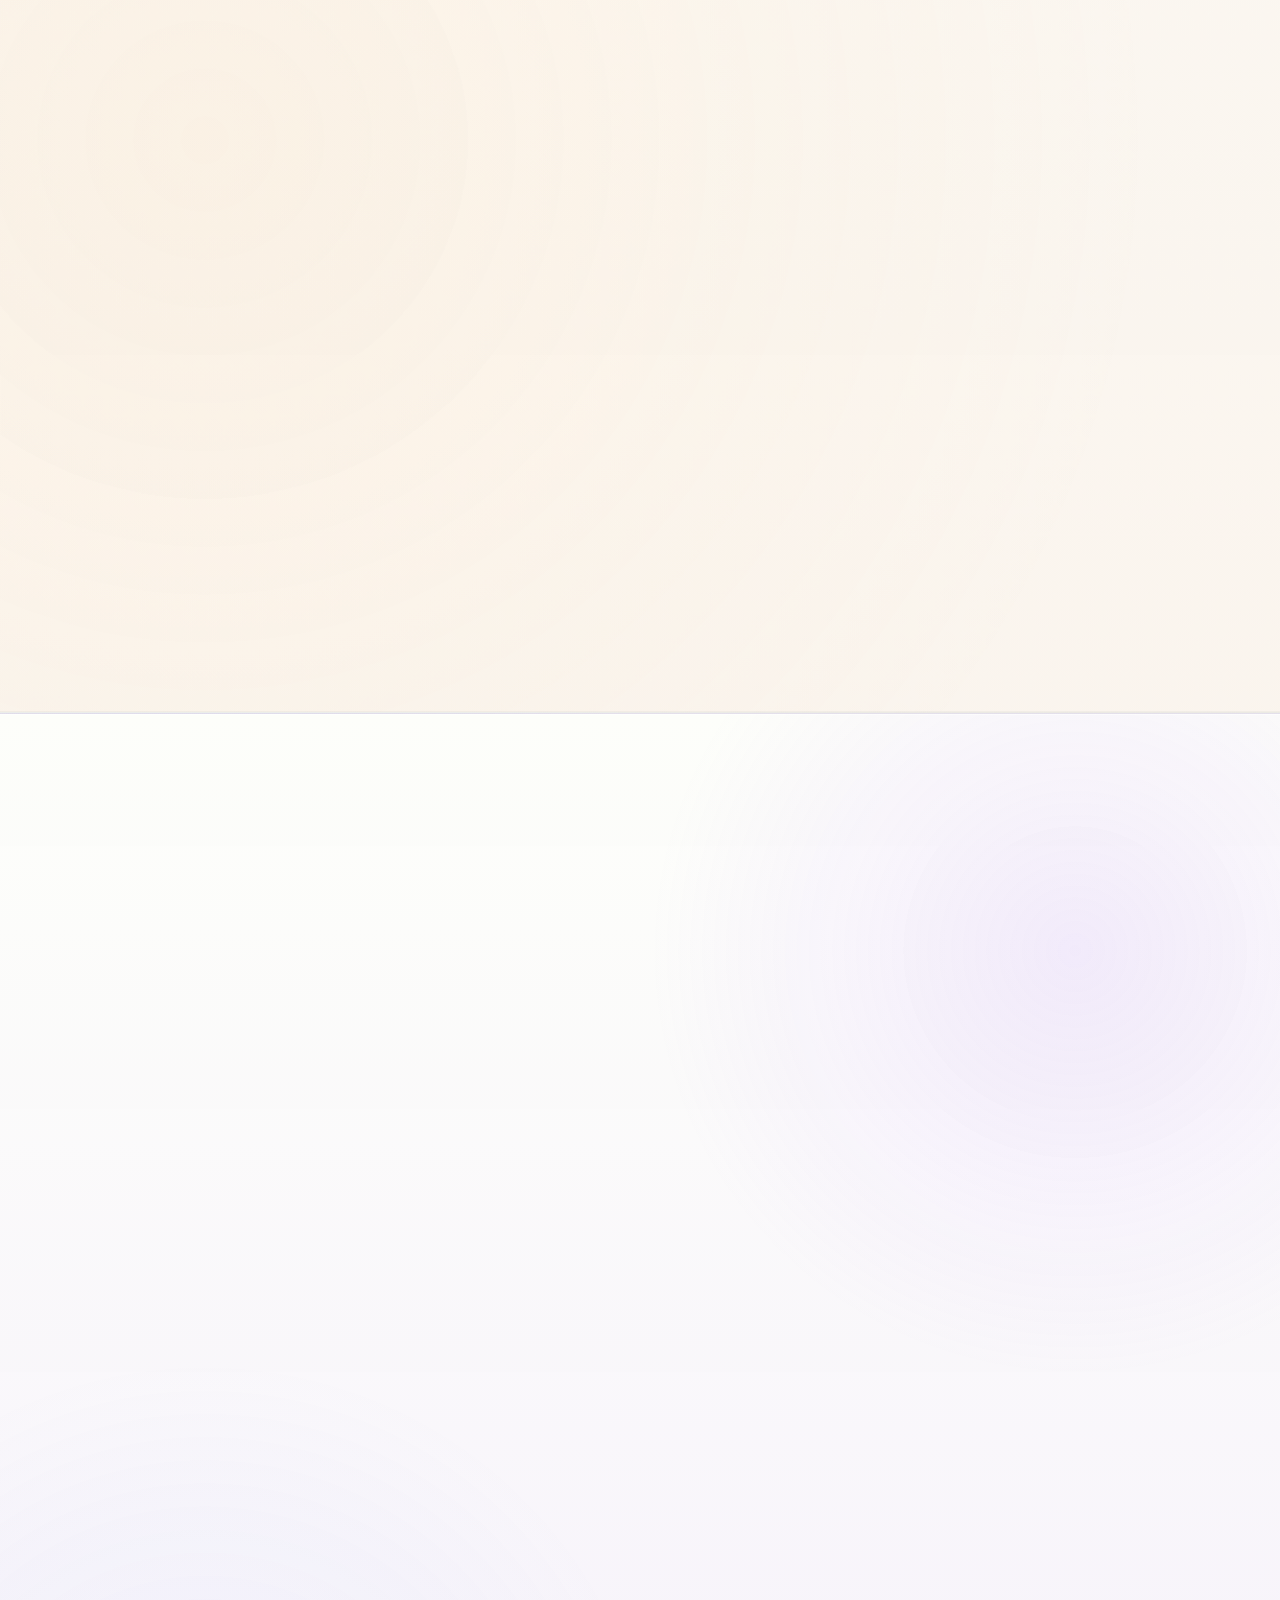
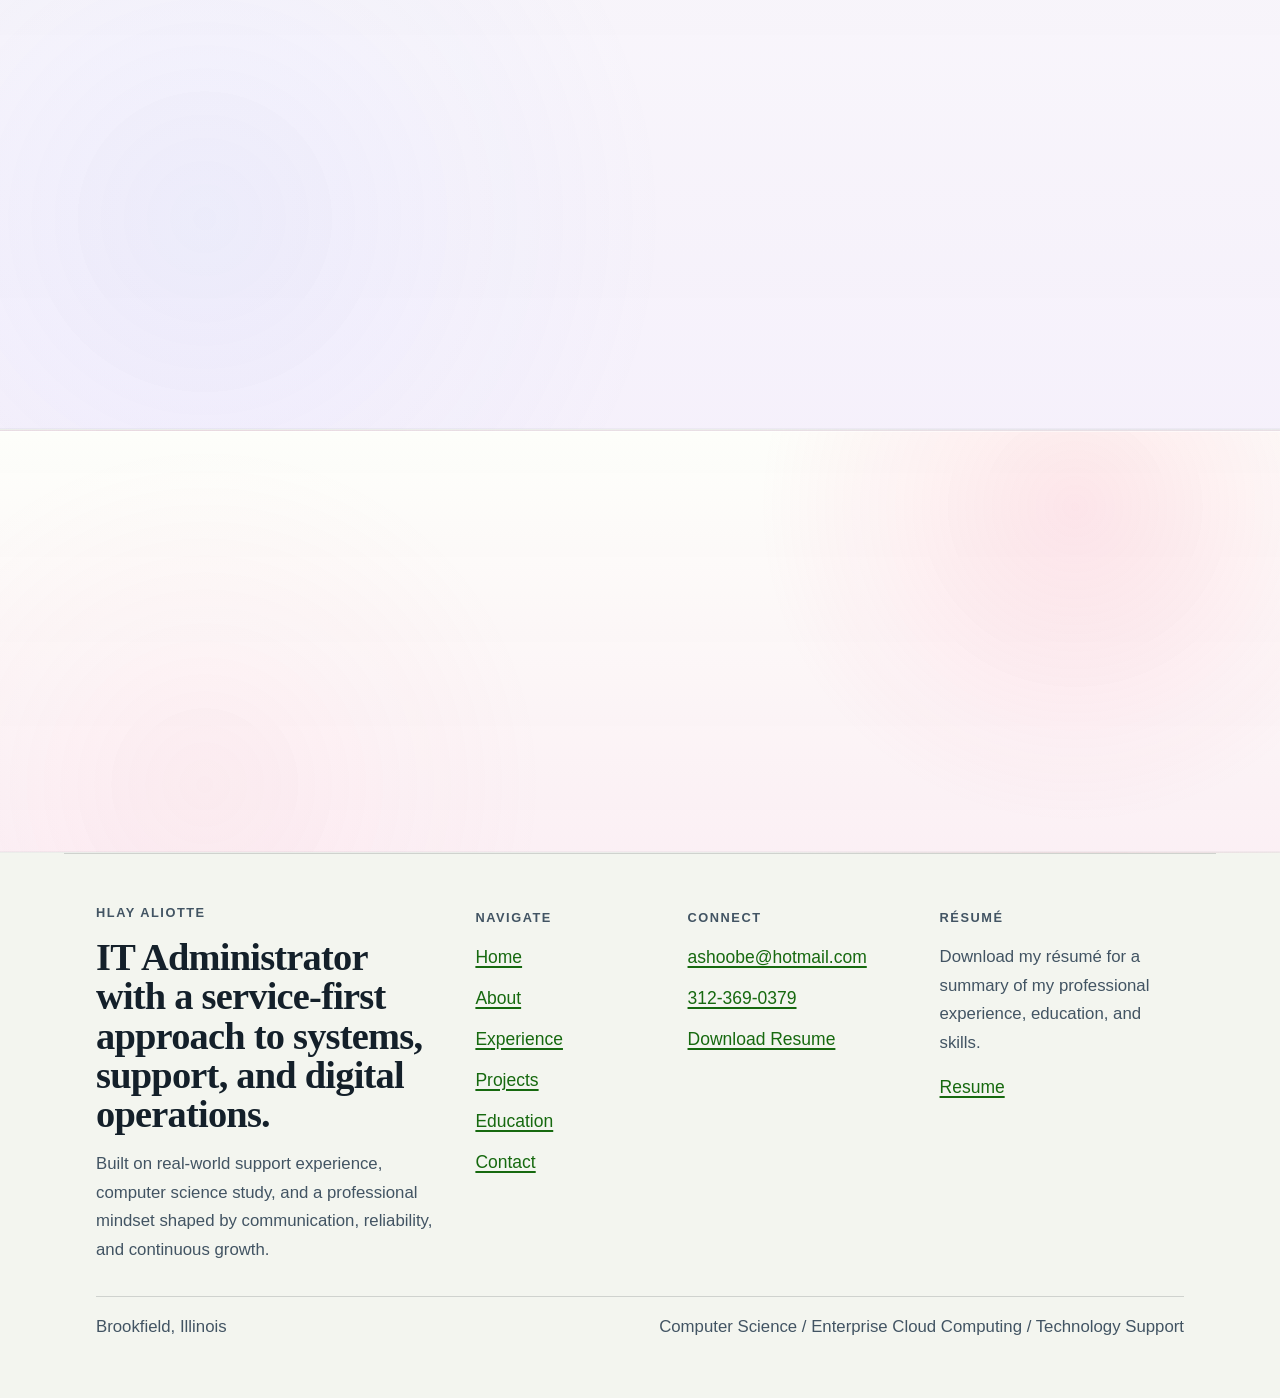
==== commit 2e058d46: "Redirect the old Manick page link to the Projects card" ====
--- a/projects/albert-manick.html
+++ b/projects/albert-manick.html
@@ -3,75 +3,10 @@
 <head>
   <meta charset="utf-8">
   <meta name="viewport" content="width=device-width, initial-scale=1">
-  <meta name="description" content="How Hlay Aliotte redesigned Albert Manick’s website and built a Django publishing dashboard.">
-  <title>Albert Manick Case Study | Hlay Aliotte</title>
-  <link rel="stylesheet" href="../styles.css?v=1323c2db">
-  <style>
-    .case-page { background: var(--bg); color: var(--text); }
-    .case-wrap { width: min(100% - 2rem, 57rem); margin-inline: auto; }
-    .case-nav { border-bottom: 1px solid var(--border); background: var(--surface); }
-    .case-nav .case-wrap { display: flex; flex-wrap: wrap; justify-content: space-between; align-items: center; gap: .25rem 1.25rem; padding-block: .65rem; }
-    .case-nav a, .case-actions a { display: inline-flex; min-height: 44px; align-items: center; font-weight: 650; color: var(--link-accent); text-decoration: underline; text-underline-offset: .22em; }
-    .case-nav a:hover, .case-actions a:hover { color: var(--text); }
-    .case-main { padding-block: clamp(2rem, 6vw, 5rem); }
-    .case-hero { border-bottom: 1px solid var(--border); padding-bottom: clamp(1.5rem, 3vw, 2.5rem); }
-    .case-hero .project-kicker { color: var(--text-soft); }
-    .case-hero h1 { font-size: clamp(2.25rem, 6vw, 4.75rem); line-height: 1.03; max-width: 15ch; margin: .55rem 0 1rem; }
-    .case-hero .case-intro { color: var(--text-soft); max-width: 62ch; font-size: clamp(1.05rem, 2vw, 1.28rem); line-height: 1.65; }
-    .case-stack { display: flex; flex-wrap: wrap; gap: .45rem; padding: 0; margin: 1.25rem 0 .6rem; list-style: none; }
-    .case-stack li { background: var(--surface-muted); color: var(--text); border: 1px solid var(--border); border-radius: 100px; padding: .28rem .78rem; font-size: .9rem; }
-    .case-actions { display: flex; gap: .5rem 1.4rem; flex-wrap: wrap; }
-    .case-story { margin: 0; padding-top: .5rem; }
-    .case-story section { padding-block: clamp(1.3rem, 3vw, 2rem); border-bottom: 1px solid var(--border); }
-    .case-story h2 { font-size: clamp(1.36rem, 3vw, 1.95rem); line-height: 1.2; margin: 0 0 .65rem; }
-    .case-story p { color: var(--text-soft); max-width: 70ch; line-height: 1.75; margin: 0; }
-    .case-bottom { padding-top: 1.3rem; }
-  </style>
+  <meta http-equiv="refresh" content="0; url=../#albert-manick">
+  <title>Albert Manick project | Hlay Aliotte</title>
 </head>
-<body class="case-page">
-  <script>
-    try { if (localStorage.getItem("theme") === "dark") document.body.dataset.theme = "dark"; } catch {}
-  </script>
-  <a class="skip-link" href="#main-content">Skip to content</a>
-  <nav class="case-nav" aria-label="Portfolio">
-    <div class="case-wrap">
-      <a href="../#albert-manick">← Back to projects</a>
-      <a href="../">Hlay Aliotte</a>
-    </div>
-  </nav>
-  <main id="main-content" class="case-wrap case-main">
-    <header class="case-hero">
-      <p class="project-kicker">Client case study / Author and artist</p>
-      <h1>Albert Manick: Author and Artist Website</h1>
-      <p class="case-intro">I redesigned Albert Manick’s existing Django website and built a custom publishing dashboard so readers can explore his work and he can update the site himself.</p>
-      <ul class="case-stack" aria-label="Key technologies">
-        <li>Python</li><li>Django</li><li>MySQL</li><li>Tiptap</li><li>PythonAnywhere</li>
-      </ul>
-      <div class="case-actions"><a href="https://www.albertmanick.com/">Visit Albert Manick’s website</a></div>
-    </header>
-    <div class="case-story">
-      <section>
-        <h2>Serialized stories</h2>
-        <p>Manick’s eight-part series, <cite>When Dr Lecter meets the Joker</cite>, used to appear as separate posts with the newest first. I brought the installments together under one title with a table of contents and next-part links, while preserving the original URLs. When Manick publishes Part 9, the contents update automatically and Part 8 links to it.</p>
-      </section>
-      <section>
-        <h2>Gallery, poetry, and books</h2>
-        <p>I redesigned the gallery so visitors can browse paintings and exhibition photos, enlarge an image, and read the artist’s note. The poetry page shows one poem at a time. The book page presents <cite>My Soul Laid Bare... Why Not?</cite> with a three-dimensional cover and links to the Kindle and paperback editions.</p>
-      </section>
-      <section>
-        <h2>Content Studio</h2>
-        <p>I customized Django Admin so Manick can manage books, poems, artwork, pages, and blog posts in one place. Tiptap lets him format and preview his writing. He can save draft edits to a published piece without making them public until he’s ready.</p>
-      </section>
-      <section>
-        <h2>Publishing without redesigning</h2>
-        <p>Manick chooses Artwork or Exhibition photos when he uploads an image. The site places it in the right collection and applies the gold frame automatically. When he adds an installment, he selects its series and the dashboard assigns the next available part number.</p>
-      </section>
-      <section>
-        <h2>Implementation and testing</h2>
-        <p>I used Python, Django, and MySQL for the content models and publishing workflow, and Django templates, HTML, CSS, and JavaScript for responsive layouts. The site is hosted on PythonAnywhere. I tested adding a chapter, moving a photo between categories, and keeping draft edits private through the admin forms.</p>
-      </section>
-    </div>
-    <div class="case-actions case-bottom"><a href="../#albert-manick">← Back to projects</a></div>
-  </main>
+<body>
+  <p><a href="../#albert-manick">See the Albert Manick case study in Projects</a></p>
 </body>
 </html>
